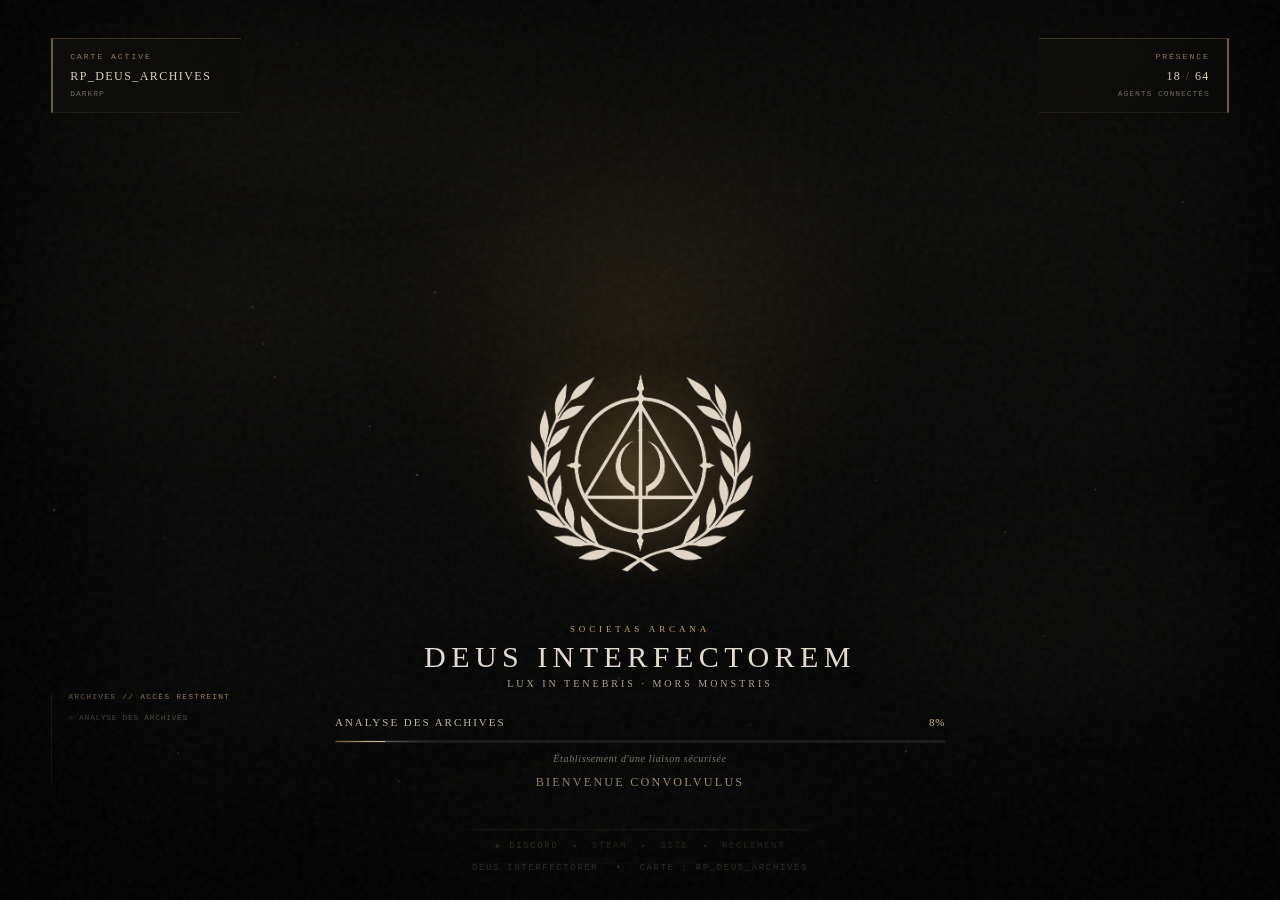
==== index.html @ 34bfc48e "Add files via upload" ====
<!doctype html>
<html lang="fr">
<head>
  <meta charset="utf-8">
  <meta name="viewport" content="width=device-width,initial-scale=1">
  <meta name="theme-color" content="#090806">
  <title>Deus Interfectorem — Chargement</title>
  <link rel="stylesheet" href="style.css">
</head>
<body>
  <div class="grain" aria-hidden="true"></div>
  <div class="vignette" aria-hidden="true"></div>
  <div class="mist mist-a" aria-hidden="true"></div>
  <div class="mist mist-b" aria-hidden="true"></div>
  <canvas id="dust" aria-hidden="true"></canvas>

  <aside class="corner-card corner-left">
    <span class="corner-label">CARTE ACTIVE</span>
    <strong id="cornerMap">gm_construct</strong>
    <small id="cornerGamemode">Protocole confidentiel</small>
  </aside>

  <aside class="corner-card corner-right">
    <span class="corner-label">PRÉSENCE</span>
    <strong><span id="playerCount">—</span><span class="count-separator"> / </span><span id="maxPlayers">—</span></strong>
    <small>agents connectés</small>
  </aside>

  <main class="screen">
    <section class="brand" aria-label="Deus Interfectorem">
      <div class="seal-wrap">
        <div class="halo"></div>
        <img class="seal" src="logo.png" alt="Logo Deus Interfectorem">
      </div>
      <p class="eyebrow">SOCIETAS ARCANA</p>
      <h1>DEUS INTERFECTOREM</h1>
      <p class="motto">LUX IN TENEBRIS · MORS MONSTRIS</p>
    </section>

    <section class="loading-panel" aria-live="polite">
      <div class="status-line">
        <span id="statusText">Ouverture des archives…</span>
        <span id="percentText">0%</span>
      </div>
      <div class="progress" aria-label="Progression du chargement">
        <div id="progressBar" class="progress-fill"></div>
        <div class="progress-glint"></div>
      </div>
      <p id="detailText" class="detail">Établissement d'une liaison sécurisée</p>
      <p id="welcomeLine" class="welcome-line">Bienvenue <span id="playerName">Agent</span></p>
    </section>

    <aside class="archive-log" aria-label="Journal des archives">
      <span class="archive-title">ARCHIVES // ACCÈS RESTREINT</span>
      <div id="logLines" class="log-lines"></div>
    </aside>

    <nav class="links" aria-label="Liens du serveur">
      <a id="discordLink" class="text-link discord-light" href="#" target="_blank" rel="noreferrer">Discord</a>
      <span class="link-separator">•</span>
      <a id="steamLink" class="text-link" href="#" target="_blank" rel="noreferrer">Steam</a>
      <span class="link-separator">•</span>
      <a id="siteLink" class="text-link" href="#" target="_blank" rel="noreferrer">Site</a>
      <span class="link-separator">•</span>
      <a id="rulesLink" class="text-link" href="#" target="_blank" rel="noreferrer">Règlement</a>
    </nav>

    <footer>
      <span id="serverName">DEUS INTERFECTOREM</span>
      <span class="footer-dot">•</span>
      <span id="footerMap">Connexion au serveur</span>
    </footer>
  </main>

  <script src="config.js"></script>
  <script src="app.js"></script>
</body>
</html>
---- style.css ----
:root {
  --ink: #070706;
  --panel: rgba(13, 12, 10, .76);
  --gold: #c9a86a;
  --gold-bright: #f0d49a;
  --paper: #e9e1d1;
  --muted: #999185;
  --line: rgba(218, 187, 125, .20);
}

* { box-sizing: border-box; }
html, body { width: 100%; height: 100%; margin: 0; overflow: hidden; }
body {
  color: var(--paper);
  background:
    radial-gradient(circle at 50% 36%, rgba(117, 88, 42, .18), transparent 30%),
    linear-gradient(180deg, #11100d 0%, #080807 55%, #050505 100%);
  font-family: Georgia, "Times New Roman", serif;
  letter-spacing: .04em;
}

.screen {
  position: relative;
  z-index: 3;
  width: 100%; height: 100%;
  display: grid;
  grid-template-rows: 1fr auto auto;
  align-items: center;
  justify-items: center;
  padding: 4vh 5vw 3vh;
}

.grain, .vignette, .mist { position: fixed; inset: 0; pointer-events: none; }
.grain {
  z-index: 5;
  opacity: .055;
  background-image: url("data:image/svg+xml,%3Csvg viewBox='0 0 180 180' xmlns='http://www.w3.org/2000/svg'%3E%3Cfilter id='n'%3E%3CfeTurbulence type='fractalNoise' baseFrequency='.82' numOctaves='3' stitchTiles='stitch'/%3E%3C/filter%3E%3Crect width='100%25' height='100%25' filter='url(%23n)' opacity='.8'/%3E%3C/svg%3E");
}
.vignette { z-index: 4; box-shadow: inset 0 0 16vw 4vw #000; }
.mist { z-index: 2; opacity: .17; filter: blur(55px); }
.mist::before, .mist::after {
  content: ""; position: absolute; border-radius: 50%;
  width: 48vw; height: 20vh; background: rgba(190, 174, 145, .18);
}
.mist-a::before { left: -12vw; top: 27vh; animation: driftA 17s ease-in-out infinite alternate; }
.mist-a::after { right: -15vw; top: 58vh; animation: driftB 22s ease-in-out infinite alternate; }
.mist-b::before { left: 26vw; bottom: -6vh; animation: driftC 24s ease-in-out infinite alternate; }

#dust { position: fixed; inset: 0; z-index: 2; width: 100%; height: 100%; pointer-events: none; }

.brand { text-align: center; align-self: end; transform: translateY(1vh); }
.seal-wrap { position: relative; width: min(31vh, 280px); height: min(31vh, 280px); margin: 0 auto 1.3vh; }
.halo {
  position: absolute; inset: 9%; border-radius: 50%;
  background: radial-gradient(circle, rgba(227, 181, 99, .25), rgba(178, 124, 49, .06) 45%, transparent 69%);
  filter: blur(15px); animation: breathe 4.5s ease-in-out infinite;
}
.seal {
  position: absolute; inset: 0; width: 100%; height: 100%; object-fit: contain;
  filter: sepia(.28) saturate(.82) brightness(.95) drop-shadow(0 0 22px rgba(216, 168, 88, .20));
  animation: reveal 1.8s ease both;
}
.eyebrow { margin: 0; color: var(--gold); font-size: clamp(9px, .7vw, 12px); letter-spacing: .43em; }
h1 { margin: .65vh 0 .4vh; font-size: clamp(26px, 2.35vw, 48px); font-weight: 400; letter-spacing: .18em; text-shadow: 0 2px 20px #000; }
.motto { margin: 0; color: #b9aa91; font-size: clamp(10px, .78vw, 14px); letter-spacing: .3em; }

.loading-panel { width: min(610px, 69vw); margin-top: 4vh; }
.status-line { display: flex; justify-content: space-between; color: #d6cab7; font-size: clamp(11px, .82vw, 14px); }
#statusText { text-transform: uppercase; letter-spacing: .18em; }
#percentText { color: var(--gold-bright); font-variant-numeric: tabular-nums; }
.progress {
  position: relative; height: 3px; margin-top: 1.25vh; overflow: hidden;
  background: rgba(255,255,255,.08); border: 1px solid rgba(255,255,255,.025);
}
.progress-fill {
  position: absolute; inset: 0 auto 0 0; width: 0%;
  background: linear-gradient(90deg, #75582d, var(--gold-bright));
  box-shadow: 0 0 18px rgba(224, 179, 99, .58);
  transition: width .65s cubic-bezier(.22,.75,.25,1);
}
.progress-glint { position: absolute; top: 0; width: 16%; height: 100%; background: linear-gradient(90deg, transparent, #fff, transparent); opacity: .35; animation: glint 2.4s linear infinite; }
.detail { margin: 1.1vh 0 0; text-align: center; color: var(--muted); font-size: clamp(10px, .7vw, 12px); font-style: italic; }

.archive-log {
  position: absolute; left: 4vw; bottom: 13vh; width: min(290px, 24vw);
  padding-left: 16px; border-left: 1px solid var(--line);
  color: #81796d; font-family: "Courier New", monospace; font-size: clamp(8px, .58vw, 10px);
}
.archive-title { color: #a78d5c; letter-spacing: .15em; }
.log-lines { margin-top: 10px; line-height: 1.65; min-height: 72px; }
.log-line { opacity: 0; animation: logIn .45s ease forwards; }
.log-line::before { content: "> "; color: #8a7041; }

.links {
  display: flex; align-items: center; justify-content: center; gap: 10px;
  margin-top: 5vh; width: 100%;
}
.button {
  color: #c8c0b4; text-decoration: none; text-transform: uppercase;
  border: 1px solid rgba(205, 177, 124, .18); background: rgba(14, 13, 11, .66);
  backdrop-filter: blur(8px); transition: .25s ease; cursor: pointer;
}
.button:hover { color: #fff3da; border-color: rgba(236, 200, 132, .58); transform: translateY(-2px); box-shadow: 0 8px 28px rgba(0,0,0,.45); }
.secondary { padding: 13px 20px; font-size: 10px; letter-spacing: .14em; }
.discord {
  min-width: 245px; display: flex; align-items: center; justify-content: center; gap: 14px;
  padding: 13px 24px; color: #1a140b; background: linear-gradient(135deg, #ae884b, #e3c887 52%, #9b7337);
  border-color: #ead59e; box-shadow: 0 0 28px rgba(190, 142, 66, .18); font-weight: 700;
}
.discord:hover { color: #090705; box-shadow: 0 0 35px rgba(223, 175, 91, .42), 0 10px 32px rgba(0,0,0,.48); }
.discord small { display: block; font: 8px/1.3 "Courier New", monospace; letter-spacing: .24em; opacity: .72; }
.button-icon { font-size: 22px; }

footer {
  align-self: end; color: #655f57; font: 9px/1 "Courier New", monospace;
  letter-spacing: .18em; text-transform: uppercase;
}
.footer-dot { padding: 0 10px; color: #806a42; }

@keyframes reveal { from { opacity: 0; transform: scale(.88); filter: blur(8px) sepia(.3); } to { opacity: 1; transform: scale(1); } }
@keyframes breathe { 0%,100% { transform: scale(.93); opacity: .55; } 50% { transform: scale(1.07); opacity: 1; } }
@keyframes glint { from { left: -20%; } to { left: 112%; } }
@keyframes logIn { to { opacity: .76; } }
@keyframes driftA { to { transform: translate(35vw, 8vh) scale(1.25); } }
@keyframes driftB { to { transform: translate(-28vw, -6vh) scale(.85); } }
@keyframes driftC { to { transform: translate(14vw, -11vh) scale(1.2); } }

@media (max-width: 900px) {
  .archive-log { display: none; }
  .links { flex-wrap: wrap; }
  .discord { flex-basis: 100%; max-width: 320px; }
  .loading-panel { width: 84vw; }
}

/* --- V3 : informations serveur, accueil personnalisé et navigation légère --- */
.corner-card {
  position: fixed;
  top: 4.2vh;
  z-index: 6;
  min-width: 190px;
  padding: 14px 17px;
  background: linear-gradient(135deg, rgba(18,17,14,.72), rgba(8,8,7,.40));
  border-top: 1px solid rgba(218,187,125,.25);
  border-bottom: 1px solid rgba(218,187,125,.09);
  backdrop-filter: blur(8px);
  text-transform: uppercase;
}
.corner-left { left: 4vw; border-left: 2px solid rgba(201,168,106,.52); }
.corner-right { right: 4vw; text-align: right; border-right: 2px solid rgba(201,168,106,.52); }
.corner-label { display: block; color: #8f7b59; font: 8px/1 "Courier New", monospace; letter-spacing: .25em; margin-bottom: 8px; }
.corner-card strong { display: block; color: #ddd2bf; font-size: clamp(12px, .9vw, 16px); font-weight: 400; letter-spacing: .12em; }
.corner-card small { display: block; margin-top: 5px; color: #716a60; font: 8px/1.2 "Courier New", monospace; letter-spacing: .12em; }
.count-separator { color: #715f41; }

.welcome-line {
  margin: 1.3vh 0 0;
  text-align: center;
  color: #d8c49d;
  font-size: clamp(12px, .95vw, 17px);
  letter-spacing: .18em;
  text-transform: uppercase;
  opacity: .88;
}
#playerName { color: var(--gold-bright); }

.links {
  position: relative;
  gap: 15px;
  margin-top: 4.3vh;
  padding: 12px 25px;
  width: auto;
  border-top: 1px solid rgba(205,177,124,.14);
  border-bottom: 1px solid rgba(205,177,124,.07);
}
.text-link {
  position: relative;
  color: #8e887e;
  text-decoration: none;
  text-transform: uppercase;
  font: 9px/1 "Courier New", monospace;
  letter-spacing: .18em;
  transition: color .22s ease, text-shadow .22s ease, transform .22s ease;
}
.text-link:hover { color: #efe3cb; text-shadow: 0 0 14px rgba(227,190,119,.45); transform: translateY(-1px); }
.discord-light { color: #d0b57f; }
.discord-light::before { content: "◈"; margin-right: 8px; font-size: 8px; }
.link-separator { color: #594d39; font-size: 8px; }
.text-link.placeholder { opacity: .42; }

@media (max-width: 760px) {
  .corner-card { min-width: 145px; padding: 10px 12px; }
  .corner-left { left: 3vw; }
  .corner-right { right: 3vw; }
  .links { gap: 9px; padding-inline: 12px; }
  .text-link { font-size: 8px; letter-spacing: .1em; }
}
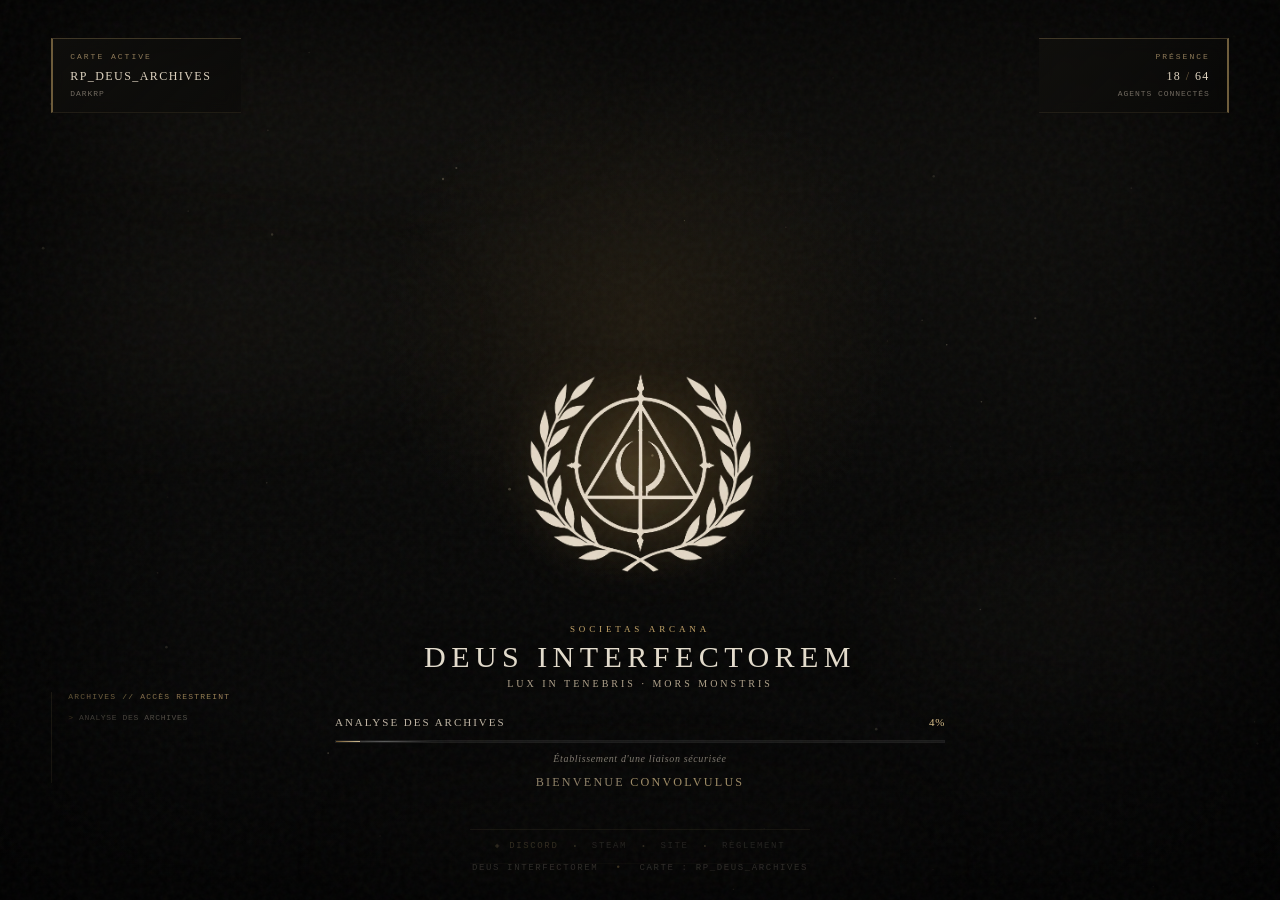
==== commit 3ab6b6fe: "Add files via upload" ====
--- a/index.html
+++ b/index.html
@@ -47,7 +47,7 @@
         <div class="progress-glint"></div>
       </div>
       <p id="detailText" class="detail">Établissement d'une liaison sécurisée</p>
-      <p id="welcomeLine" class="welcome-line">Bienvenue <span id="playerName">Agent</span></p>
+      <p id="welcomeLine" class="welcome-line">Bienvenue<span id="playerNameWrap" hidden> <span id="playerName"></span></span></p>
     </section>
 
     <aside class="archive-log" aria-label="Journal des archives">
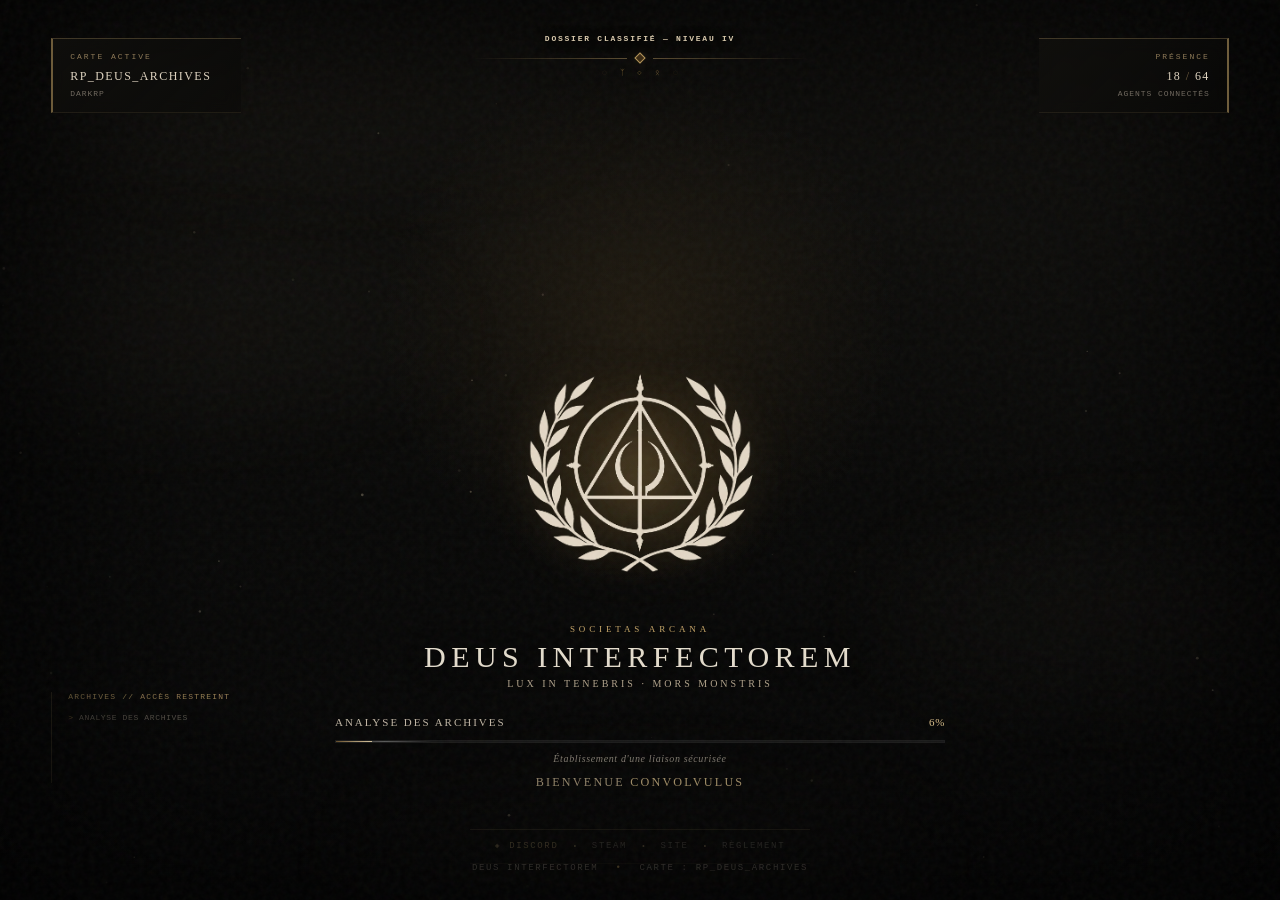
==== commit 4c744fcc: "Add files via upload" ====
--- a/index.html
+++ b/index.html
@@ -25,6 +25,16 @@
     <strong><span id="playerCount">—</span><span class="count-separator"> / </span><span id="maxPlayers">—</span></strong>
     <small>agents connectés</small>
   </aside>
+
+  <header class="classified-header" aria-label="Niveau de classification">
+    <div class="classified-title">DOSSIER CLASSIFIÉ — NIVEAU IV</div>
+    <div class="classified-rule" aria-hidden="true">
+      <span class="rule-line"></span>
+      <span class="rule-diamond"></span>
+      <span class="rule-line"></span>
+    </div>
+    <div class="classified-glyphs" aria-hidden="true">◌ ᛉ ◇ ᛟ ◌</div>
+  </header>
 
   <main class="screen">
     <section class="brand" aria-label="Deus Interfectorem">
--- a/style.css
+++ b/style.css
@@ -49,7 +49,14 @@
 #dust { position: fixed; inset: 0; z-index: 2; width: 100%; height: 100%; pointer-events: none; }
 
 .brand { text-align: center; align-self: end; transform: translateY(1vh); }
-.seal-wrap { position: relative; width: min(31vh, 280px); height: min(31vh, 280px); margin: 0 auto 1.3vh; }
+.seal-wrap {
+  position: relative;
+  left: 50%;
+  transform: translateX(-50%);
+  width: min(31vh, 280px);
+  height: min(31vh, 280px);
+  margin: 0 0 1.3vh;
+}
 .halo {
   position: absolute; inset: 9%; border-radius: 50%;
   background: radial-gradient(circle, rgba(227, 181, 99, .25), rgba(178, 124, 49, .06) 45%, transparent 69%);
@@ -194,3 +201,63 @@
   .links { gap: 9px; padding-inline: 12px; }
   .text-link { font-size: 8px; letter-spacing: .1em; }
 }
+
+
+/* --- V5 : bandeau de classification supérieur --- */
+.classified-header {
+  position: fixed;
+  top: 3.8vh;
+  left: 50%;
+  z-index: 7;
+  width: min(430px, 42vw);
+  transform: translateX(-50%);
+  text-align: center;
+  pointer-events: none;
+  text-transform: uppercase;
+}
+.classified-title {
+  color: #d8c9ad;
+  font: 600 clamp(8px, .62vw, 11px)/1.2 "Courier New", monospace;
+  letter-spacing: .22em;
+  text-shadow: 0 1px 12px rgba(0,0,0,.85);
+}
+.classified-rule {
+  display: grid;
+  grid-template-columns: 1fr auto 1fr;
+  align-items: center;
+  gap: 9px;
+  width: 78%;
+  margin: 1.15vh auto .75vh;
+}
+.rule-line {
+  height: 1px;
+  background: linear-gradient(90deg, transparent, rgba(201,168,106,.42));
+}
+.rule-line:last-child {
+  background: linear-gradient(90deg, rgba(201,168,106,.42), transparent);
+}
+.rule-diamond {
+  width: 8px;
+  height: 8px;
+  border: 1px solid rgba(228,191,119,.72);
+  transform: rotate(45deg);
+  background: rgba(166,119,51,.32);
+  box-shadow: 0 0 12px rgba(201,168,106,.18);
+}
+.classified-glyphs {
+  color: rgba(180,144,77,.62);
+  font: clamp(8px, .58vw, 10px)/1 Georgia, serif;
+  letter-spacing: .68em;
+  padding-left: .68em;
+  text-shadow: 0 0 10px rgba(201,168,106,.12);
+}
+
+/* Réserve l'espace du bandeau sans désaxer le centre principal. */
+.brand { padding-top: 5.5vh; }
+
+@media (max-width: 760px) {
+  .classified-header { top: 2.3vh; width: 48vw; }
+  .classified-title { letter-spacing: .12em; }
+  .classified-rule { width: 90%; }
+  .classified-glyphs { letter-spacing: .4em; padding-left: .4em; }
+}
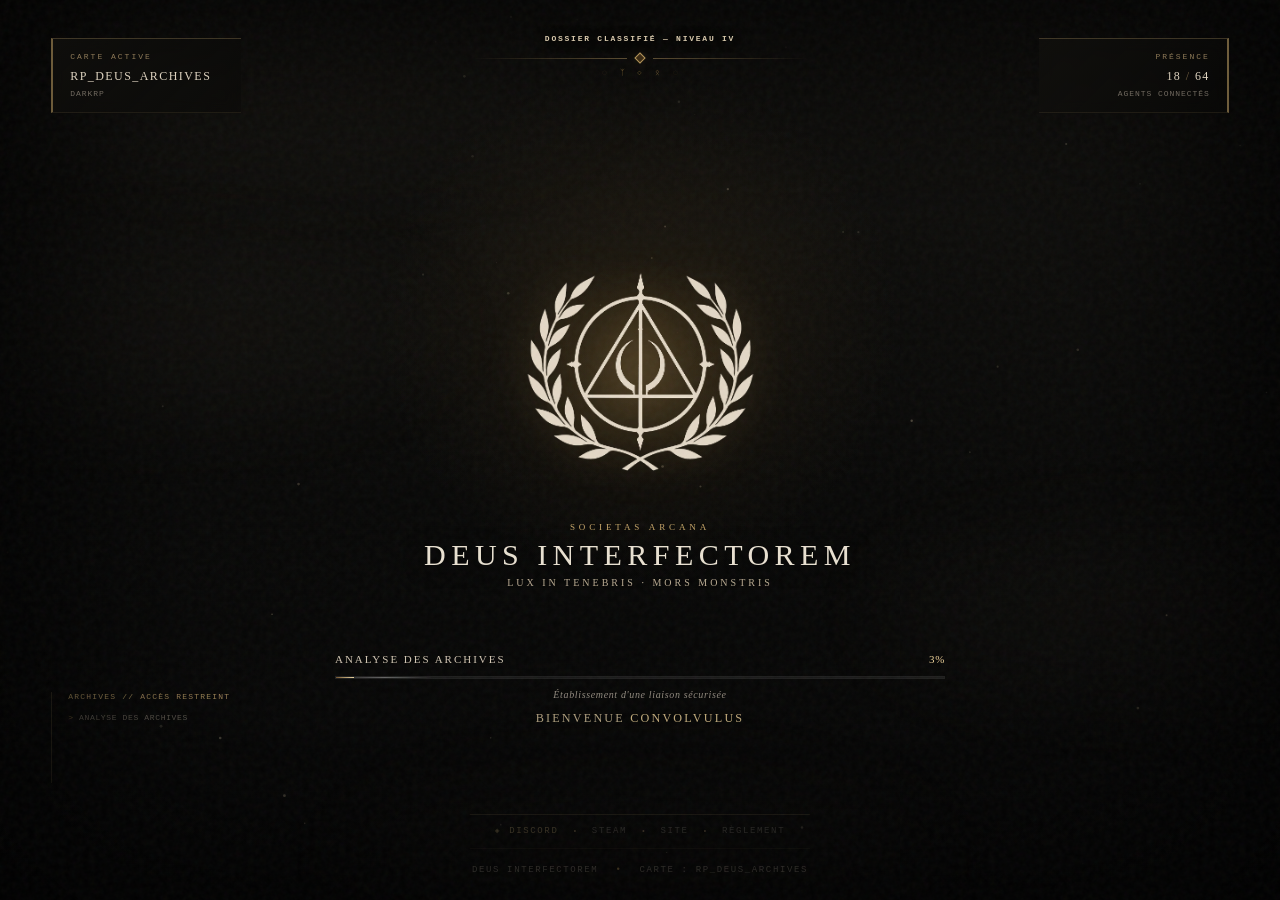
==== commit 7fc3c9e9: "Add files via upload" ====
--- a/index.html
+++ b/index.html
@@ -84,5 +84,8 @@
 
   <script src="config.js"></script>
   <script src="app.js"></script>
+
+<audio id="bgm" autoplay loop><source src="music.m4a" type="audio/mp4"></audio>
+<script>const a=document.getElementById("bgm");a.volume=0.25;document.addEventListener("click",()=>a.play().catch(()=>{}),{once:true});</script>
 </body>
 </html>
--- a/style.css
+++ b/style.css
@@ -261,3 +261,100 @@
   .classified-rule { width: 90%; }
   .classified-glyphs { letter-spacing: .4em; padding-left: .4em; }
 }
+
+/* --- V6 : centrage absolu compatible avec le navigateur intégré de GMod --- */
+/*
+  Le logo n'est plus déplacé avec left:50% sur un élément en flux.
+  Chaque bloc central est ancré directement au viewport, ce qui évite
+  le décalage observé en jeu selon la résolution et le moteur HTML.
+*/
+.screen {
+  position: fixed;
+  top: 0;
+  right: 0;
+  bottom: 0;
+  left: 0;
+  width: 100%;
+  height: 100%;
+  display: block;
+  padding: 0;
+}
+
+.brand {
+  position: absolute;
+  left: 50%;
+  top: 45.5%;
+  width: 900px;
+  max-width: 88vw;
+  padding: 0;
+  margin: 0;
+  text-align: center;
+  -webkit-transform: translate3d(-50%, -50%, 0);
+  transform: translate3d(-50%, -50%, 0);
+}
+
+.seal-wrap {
+  position: relative;
+  left: auto;
+  top: auto;
+  width: 280px;
+  height: 280px;
+  max-width: 31vh;
+  max-height: 31vh;
+  margin: 0 auto 1.3vh auto;
+  -webkit-transform: none;
+  transform: none;
+}
+
+.seal {
+  display: block;
+  left: 0;
+  top: 0;
+  margin: 0;
+}
+
+.loading-panel {
+  position: absolute;
+  left: 50%;
+  top: 72.5%;
+  width: 610px;
+  max-width: 69vw;
+  margin: 0;
+  -webkit-transform: translateX(-50%);
+  transform: translateX(-50%);
+}
+
+.links {
+  position: absolute;
+  left: 50%;
+  bottom: 5.7vh;
+  width: auto;
+  margin: 0;
+  -webkit-transform: translateX(-50%);
+  transform: translateX(-50%);
+  white-space: nowrap;
+}
+
+footer {
+  position: absolute;
+  left: 50%;
+  bottom: 2.8vh;
+  margin: 0;
+  text-align: center;
+  -webkit-transform: translateX(-50%);
+  transform: translateX(-50%);
+  white-space: nowrap;
+}
+
+@media (max-height: 760px) {
+  .brand { top: 43.5%; }
+  .seal-wrap { width: 215px; height: 215px; }
+  .loading-panel { top: 70.5%; }
+  .links { bottom: 5.2vh; }
+  footer { bottom: 2.2vh; }
+}
+
+@media (max-width: 900px) {
+  .brand { width: 92vw; max-width: 92vw; }
+  .loading-panel { width: 84vw; max-width: 84vw; }
+}
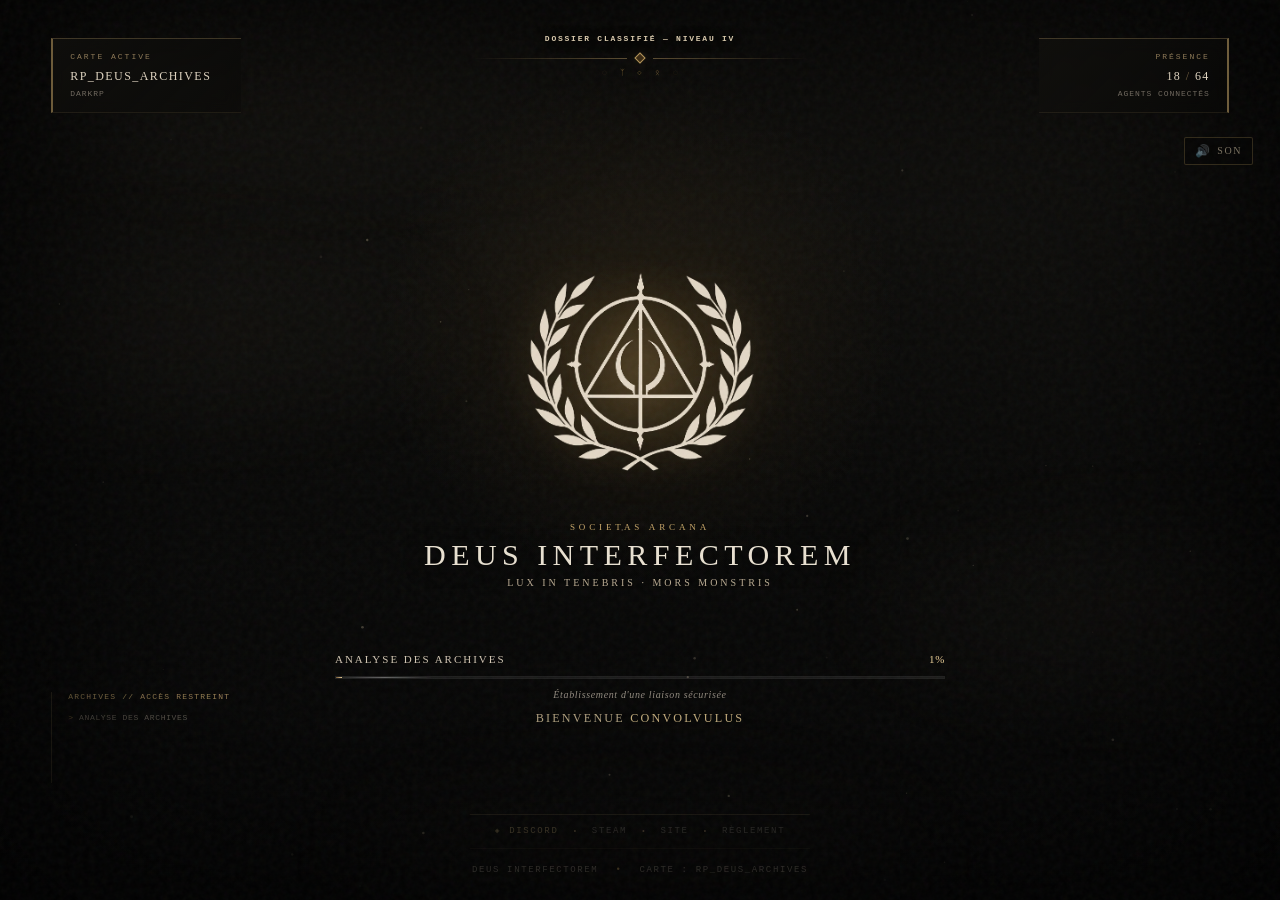
==== commit 8a30f793: "Add files via upload" ====
--- a/index.html
+++ b/index.html
@@ -82,10 +82,17 @@
     </footer>
   </main>
 
+
+  <button id="audioToggle" class="audio-toggle" type="button" aria-label="Couper la musique" title="Couper la musique">
+    <span id="audioIcon" aria-hidden="true">🔊</span>
+    <span id="audioLabel">Son</span>
+  </button>
+
+  <audio id="backgroundMusic" preload="auto" autoplay loop playsinline>
+    <source src="music.mp3" type="audio/mpeg">
+  </audio>
+
   <script src="config.js"></script>
   <script src="app.js"></script>
-
-<audio id="bgm" autoplay loop><source src="music.m4a" type="audio/mp4"></audio>
-<script>const a=document.getElementById("bgm");a.volume=0.25;document.addEventListener("click",()=>a.play().catch(()=>{}),{once:true});</script>
 </body>
 </html>
--- a/style.css
+++ b/style.css
@@ -358,3 +358,56 @@
   .brand { width: 92vw; max-width: 92vw; }
   .loading-panel { width: 84vw; max-width: 84vw; }
 }
+
+
+/* --- V7 : musique, fondu et contrôle audio discret --- */
+.audio-toggle {
+  position: fixed;
+  right: 2.1vw;
+  top: 15.2vh;
+  z-index: 30;
+  display: inline-flex;
+  align-items: center;
+  gap: 7px;
+  padding: 7px 10px;
+  border: 1px solid rgba(205, 171, 104, .30);
+  border-radius: 2px;
+  background: rgba(7, 7, 6, .42);
+  color: rgba(228, 214, 181, .72);
+  font: 10px/1.1 Georgia, serif;
+  letter-spacing: .16em;
+  text-transform: uppercase;
+  cursor: pointer;
+  opacity: .72;
+  -webkit-transition: opacity .2s ease, border-color .2s ease, background .2s ease;
+  transition: opacity .2s ease, border-color .2s ease, background .2s ease;
+}
+.audio-toggle:hover,
+.audio-toggle:focus {
+  opacity: 1;
+  outline: none;
+  border-color: rgba(228, 191, 119, .68);
+  background: rgba(18, 16, 12, .72);
+}
+.audio-toggle.is-muted { opacity: .48; }
+.audio-toggle.needs-interaction {
+  opacity: 1;
+  box-shadow: 0 0 16px rgba(201, 168, 106, .18);
+}
+.audio-toggle.audio-error {
+  opacity: .38;
+  cursor: default;
+}
+#audioIcon {
+  display: inline-block;
+  width: 15px;
+  font-family: Arial, sans-serif;
+  font-size: 12px;
+  line-height: 1;
+}
+#backgroundMusic { display: none; }
+
+@media (max-width: 760px) {
+  .audio-toggle { top: 13.5vh; right: 3vw; }
+  #audioLabel { display: none; }
+}
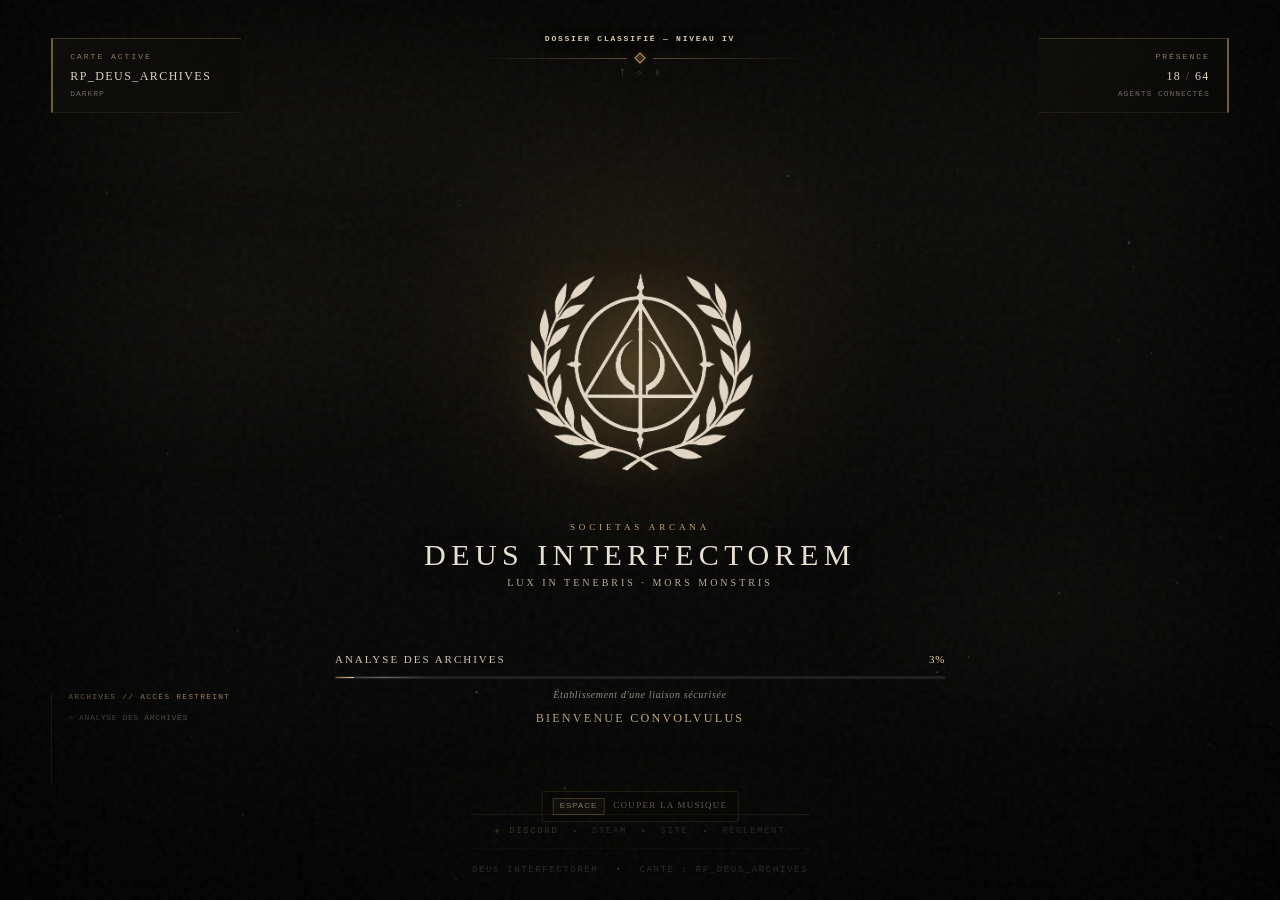
==== commit eb1a9243: "Add files via upload" ====
--- a/index.html
+++ b/index.html
@@ -83,10 +83,10 @@
   </main>
 
 
-  <button id="audioToggle" class="audio-toggle" type="button" aria-label="Couper la musique" title="Couper la musique">
-    <span id="audioIcon" aria-hidden="true">🔊</span>
-    <span id="audioLabel">Son</span>
-  </button>
+  <div id="audioHint" class="audio-hint" aria-live="polite">
+    <span class="audio-key">ESPACE</span>
+    <span id="audioHintText">Couper la musique</span>
+  </div>
 
   <audio id="backgroundMusic" preload="auto" autoplay loop playsinline>
     <source src="music.mp3" type="audio/mpeg">
--- a/style.css
+++ b/style.css
@@ -360,54 +360,50 @@
 }
 
 
-/* --- V7 : musique, fondu et contrôle audio discret --- */
-.audio-toggle {
+/* --- V8 : contrôle au clavier et fondu musical réel --- */
+.audio-hint {
   position: fixed;
-  right: 2.1vw;
-  top: 15.2vh;
+  left: 50%;
+  bottom: 8.7vh;
   z-index: 30;
   display: inline-flex;
   align-items: center;
-  gap: 7px;
-  padding: 7px 10px;
-  border: 1px solid rgba(205, 171, 104, .30);
+  gap: 9px;
+  padding: 6px 10px;
+  border: 1px solid rgba(205, 171, 104, .20);
   border-radius: 2px;
-  background: rgba(7, 7, 6, .42);
-  color: rgba(228, 214, 181, .72);
-  font: 10px/1.1 Georgia, serif;
-  letter-spacing: .16em;
+  background: rgba(7, 7, 6, .32);
+  color: rgba(228, 214, 181, .60);
+  font: 9px/1.1 Georgia, serif;
+  letter-spacing: .14em;
   text-transform: uppercase;
-  cursor: pointer;
-  opacity: .72;
-  -webkit-transition: opacity .2s ease, border-color .2s ease, background .2s ease;
-  transition: opacity .2s ease, border-color .2s ease, background .2s ease;
-}
-.audio-toggle:hover,
-.audio-toggle:focus {
-  opacity: 1;
-  outline: none;
-  border-color: rgba(228, 191, 119, .68);
-  background: rgba(18, 16, 12, .72);
-}
-.audio-toggle.is-muted { opacity: .48; }
-.audio-toggle.needs-interaction {
-  opacity: 1;
-  box-shadow: 0 0 16px rgba(201, 168, 106, .18);
-}
-.audio-toggle.audio-error {
-  opacity: .38;
-  cursor: default;
-}
-#audioIcon {
+  pointer-events: none;
+  opacity: .68;
+  -webkit-transform: translateX(-50%);
+  transform: translateX(-50%);
+  -webkit-transition: opacity .25s ease, border-color .25s ease;
+  transition: opacity .25s ease, border-color .25s ease;
+}
+.audio-hint.is-muted {
+  opacity: .92;
+  border-color: rgba(205, 171, 104, .38);
+}
+.audio-hint.is-unavailable { opacity: .34; }
+.audio-key {
   display: inline-block;
-  width: 15px;
+  padding: 3px 6px;
+  border: 1px solid rgba(228, 191, 119, .34);
+  background: rgba(228, 191, 119, .05);
+  color: rgba(236, 215, 170, .78);
   font-family: Arial, sans-serif;
-  font-size: 12px;
-  line-height: 1;
+  font-size: 8px;
+  letter-spacing: .12em;
 }
 #backgroundMusic { display: none; }
 
+@media (max-height: 760px) {
+  .audio-hint { bottom: 8.1vh; }
+}
 @media (max-width: 760px) {
-  .audio-toggle { top: 13.5vh; right: 3vw; }
-  #audioLabel { display: none; }
-}
+  .audio-hint { bottom: 8.2vh; font-size: 8px; }
+}
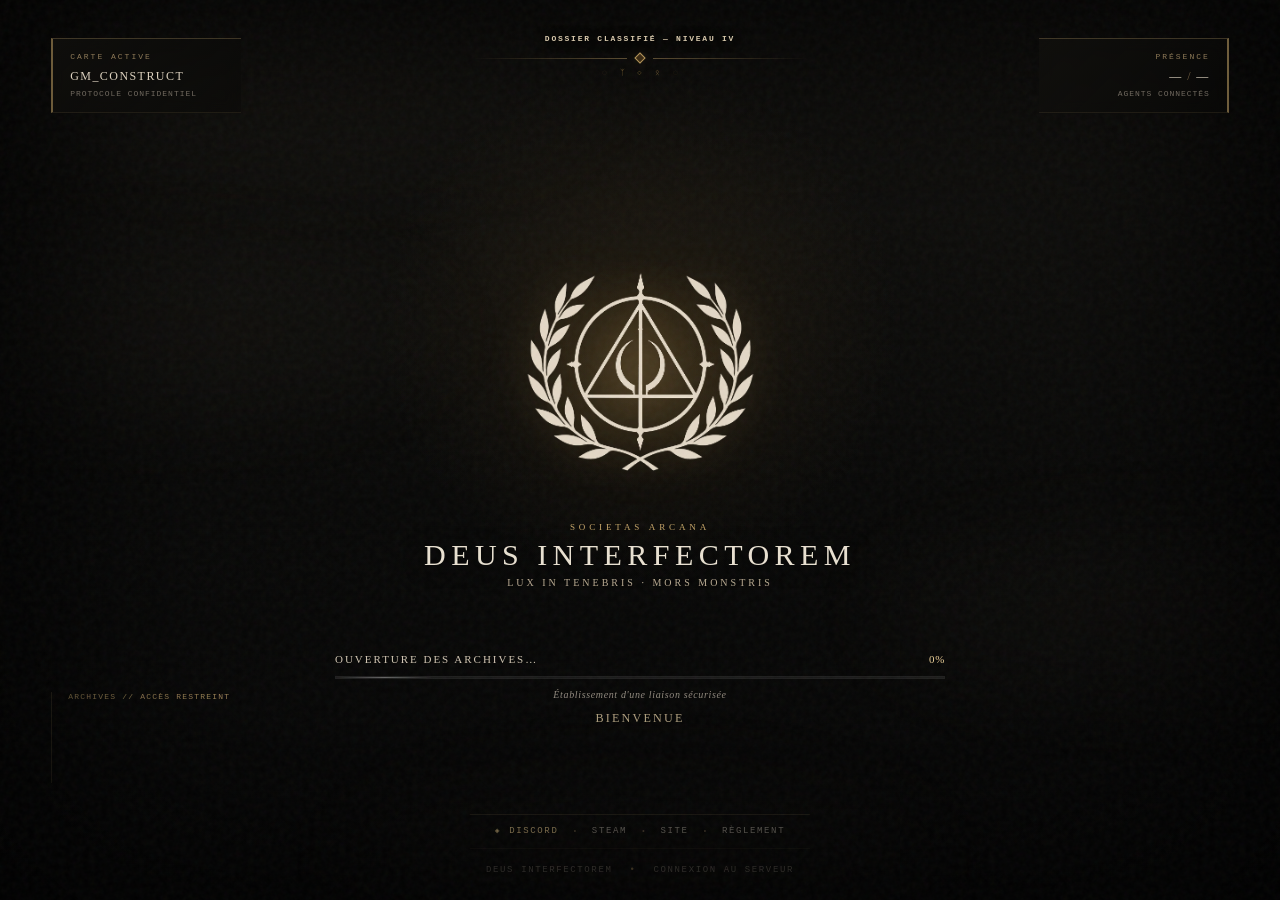
==== commit aa523fd0: "Add files via upload" ====
--- a/index.html
+++ b/index.html
@@ -82,12 +82,6 @@
     </footer>
   </main>
 
-
-  <div id="audioHint" class="audio-hint" aria-live="polite">
-    <span class="audio-key">ESPACE</span>
-    <span id="audioHintText">Couper la musique</span>
-  </div>
-
   <audio id="backgroundMusic" preload="auto" autoplay loop playsinline>
     <source src="music.mp3" type="audio/mpeg">
   </audio>
--- a/style.css
+++ b/style.css
@@ -361,43 +361,11 @@
 
 
 /* --- V8 : contrôle au clavier et fondu musical réel --- */
-.audio-hint {
-  position: fixed;
-  left: 50%;
-  bottom: 8.7vh;
-  z-index: 30;
-  display: inline-flex;
-  align-items: center;
-  gap: 9px;
-  padding: 6px 10px;
-  border: 1px solid rgba(205, 171, 104, .20);
-  border-radius: 2px;
-  background: rgba(7, 7, 6, .32);
-  color: rgba(228, 214, 181, .60);
-  font: 9px/1.1 Georgia, serif;
-  letter-spacing: .14em;
-  text-transform: uppercase;
-  pointer-events: none;
-  opacity: .68;
-  -webkit-transform: translateX(-50%);
-  transform: translateX(-50%);
-  -webkit-transition: opacity .25s ease, border-color .25s ease;
-  transition: opacity .25s ease, border-color .25s ease;
-}
-.audio-hint.is-muted {
-  opacity: .92;
-  border-color: rgba(205, 171, 104, .38);
-}
-.audio-hint.is-unavailable { opacity: .34; }
-.audio-key {
-  display: inline-block;
-  padding: 3px 6px;
-  border: 1px solid rgba(228, 191, 119, .34);
-  background: rgba(228, 191, 119, .05);
-  color: rgba(236, 215, 170, .78);
-  font-family: Arial, sans-serif;
-  font-size: 8px;
-  letter-spacing: .12em;
+
+}
+
+}
+
 }
 #backgroundMusic { display: none; }
 
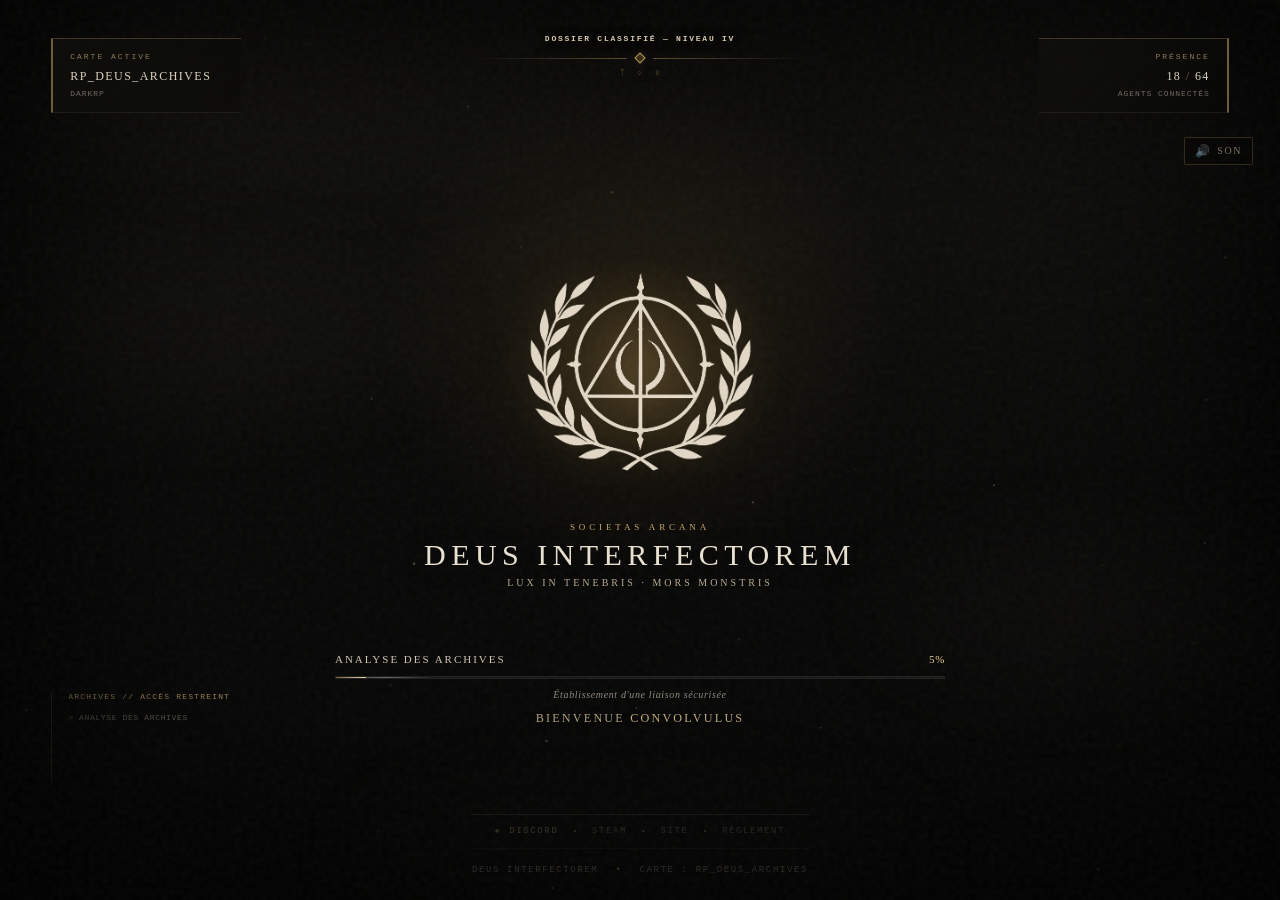
==== commit f3083d00: "Add files via upload" ====
--- a/index.html
+++ b/index.html
@@ -82,6 +82,12 @@
     </footer>
   </main>
 
+
+  <button id="audioToggle" class="audio-toggle" type="button" aria-label="Couper la musique" title="Couper la musique">
+    <span id="audioIcon" aria-hidden="true">🔊</span>
+    <span id="audioLabel">Son</span>
+  </button>
+
   <audio id="backgroundMusic" preload="auto" autoplay loop playsinline>
     <source src="music.mp3" type="audio/mpeg">
   </audio>
--- a/style.css
+++ b/style.css
@@ -360,18 +360,54 @@
 }
 
 
-/* --- V8 : contrôle au clavier et fondu musical réel --- */
-
-}
-
-}
-
+/* --- V7 : musique, fondu et contrôle audio discret --- */
+.audio-toggle {
+  position: fixed;
+  right: 2.1vw;
+  top: 15.2vh;
+  z-index: 30;
+  display: inline-flex;
+  align-items: center;
+  gap: 7px;
+  padding: 7px 10px;
+  border: 1px solid rgba(205, 171, 104, .30);
+  border-radius: 2px;
+  background: rgba(7, 7, 6, .42);
+  color: rgba(228, 214, 181, .72);
+  font: 10px/1.1 Georgia, serif;
+  letter-spacing: .16em;
+  text-transform: uppercase;
+  cursor: pointer;
+  opacity: .72;
+  -webkit-transition: opacity .2s ease, border-color .2s ease, background .2s ease;
+  transition: opacity .2s ease, border-color .2s ease, background .2s ease;
+}
+.audio-toggle:hover,
+.audio-toggle:focus {
+  opacity: 1;
+  outline: none;
+  border-color: rgba(228, 191, 119, .68);
+  background: rgba(18, 16, 12, .72);
+}
+.audio-toggle.is-muted { opacity: .48; }
+.audio-toggle.needs-interaction {
+  opacity: 1;
+  box-shadow: 0 0 16px rgba(201, 168, 106, .18);
+}
+.audio-toggle.audio-error {
+  opacity: .38;
+  cursor: default;
+}
+#audioIcon {
+  display: inline-block;
+  width: 15px;
+  font-family: Arial, sans-serif;
+  font-size: 12px;
+  line-height: 1;
 }
 #backgroundMusic { display: none; }
 
-@media (max-height: 760px) {
-  .audio-hint { bottom: 8.1vh; }
-}
 @media (max-width: 760px) {
-  .audio-hint { bottom: 8.2vh; font-size: 8px; }
-}
+  .audio-toggle { top: 13.5vh; right: 3vw; }
+  #audioLabel { display: none; }
+}
